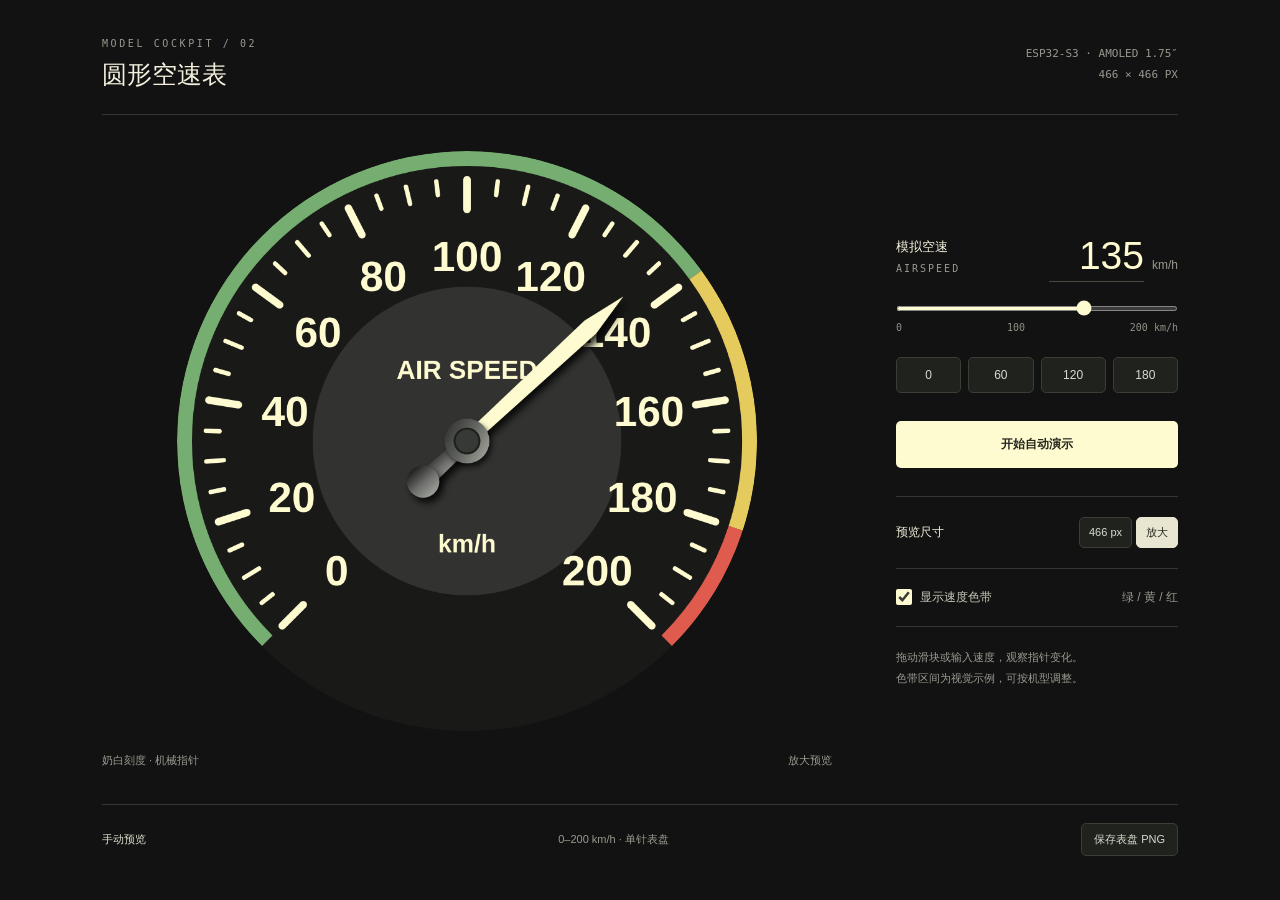
==== preview/airspeed.html @ 3018e997 "fix" ====
<!doctype html>
<html lang="zh-CN">
<head>
<meta charset="utf-8">
<meta name="viewport" content="width=device-width,initial-scale=1">
<title>空速表 · 466 × 466</title>
<style>
:root{color-scheme:dark;font-family:-apple-system,BlinkMacSystemFont,"Segoe UI",sans-serif;color:#f3efdc;background:#111211;--cream:#fffbd0;--muted:#989a90;--line:#34362f}
*{box-sizing:border-box}body{margin:0}button,input{font:inherit}button{cursor:pointer}main{max-width:1160px;margin:auto;padding:38px 42px 26px}header{display:flex;align-items:center;justify-content:space-between;padding-bottom:23px;border-bottom:1px solid var(--line);gap:20px}.eyebrow{font:10px ui-monospace,monospace;letter-spacing:2.6px;color:var(--muted)}h1{font-size:25px;font-weight:500;margin:9px 0 0}.spec{text-align:right;color:var(--muted);font:11px/1.9 ui-monospace,monospace}.workspace{display:grid;grid-template-columns:minmax(0,1fr) 282px;align-items:center;gap:64px;padding:36px 0}.dial-stage{min-width:0}.dial-wrap{max-width:580px;aspect-ratio:1;margin:auto;transition:max-width .2s ease}.dial-wrap.actual{max-width:466px}canvas{width:100%;height:auto;aspect-ratio:1;display:block;border-radius:50%;background:#191918}.caption{display:flex;justify-content:space-between;gap:12px;margin-top:22px;color:var(--muted);font-size:11px}.control-head{display:flex;justify-content:space-between;align-items:center;margin-bottom:24px;font-size:13px}.en{display:block;font:10px ui-monospace,monospace;letter-spacing:2px;color:var(--muted);margin-top:7px}.speed-value{display:flex;gap:8px;align-items:baseline}.speed-value input{width:95px;background:none;border:0;border-bottom:1px solid #474a40;padding:3px 0;text-align:right;font-size:39px;font-weight:400;font-variant-numeric:tabular-nums;color:var(--cream);border-radius:0;appearance:textfield}.speed-value input::-webkit-inner-spin-button,.speed-value input::-webkit-outer-spin-button{appearance:none;margin:0}.unit{font-size:12px;color:var(--muted)}input[type=range]{display:block;width:100%;height:5px;accent-color:var(--cream);margin:0;cursor:pointer}.endpoints{display:flex;justify-content:space-between;margin-top:11px;color:#8e9286;font:10px ui-monospace,monospace}.presets{display:grid;grid-template-columns:repeat(4,1fr);gap:7px;margin:24px 0 28px}button{background:#20221e;border:1px solid #3a3e34;color:#d9dccf;border-radius:5px;padding:10px 8px;font-size:12px;transition:background .15s}.presets button:hover,.size-switch button:hover{background:#33382d}.presets button[aria-pressed=true]{color:var(--cream);border-color:#bbb99b}button:focus-visible,input:focus-visible{outline:2px solid var(--cream);outline-offset:5px}.demo{width:100%;border:0;background:var(--cream);color:#25261e;font-weight:600;padding:15px}.demo:hover{background:#efebbf}.demo[aria-pressed=true]{background:#42493a;color:var(--cream)}.options{margin-top:28px;border-top:1px solid var(--line)}.option{display:flex;justify-content:space-between;align-items:center;gap:16px;padding:20px 0;border-bottom:1px solid var(--line);font-size:12px}.toggle{display:flex;align-items:center;gap:8px;cursor:pointer;color:#c5c9b9}.toggle input{width:16px;height:16px;margin:0;accent-color:var(--cream)}.size-switch{display:flex;gap:4px}.size-switch button{padding:7px 9px;font-size:11px}.size-switch button[aria-pressed=true]{color:#24251f;background:#e8e6d1;border-color:#e8e6d1}.note{color:var(--muted);font-size:11px;line-height:1.9;margin:20px 0 0}.footer{border-top:1px solid var(--line);padding-top:18px;display:flex;justify-content:space-between;align-items:center;gap:16px;color:var(--muted);font-size:11px}.save{padding:8px 12px;font-size:11px}.footer #motionState{color:#d9ddc9}.live{position:absolute;clip-path:inset(50%);width:1px;height:1px;overflow:hidden;white-space:nowrap}
@media(max-width:780px){main{padding:25px 22px}.workspace{grid-template-columns:1fr;gap:32px;padding:28px 0}.dial-wrap{max-width:520px}.panel{width:100%;max-width:520px;margin:auto}.caption{max-width:520px;margin:18px auto 0}.spec{font-size:9px}h1{font-size:22px}.footer{flex-wrap:wrap}.speed-value input{font-size:34px}}
@media(prefers-reduced-motion:reduce){.dial-wrap{transition:none}}
</style>
</head>
<body>
<main>
  <header><div><div class="eyebrow">MODEL COCKPIT / 02</div><h1>圆形空速表</h1></div><div class="spec">ESP32-S3 · AMOLED 1.75″<br>466 × 466 PX</div></header>
  <div class="workspace">
    <section class="dial-stage" aria-label="空速仪表预览">
      <div class="dial-wrap" id="dialWrap"><canvas id="dial" width="932" height="932" role="img" aria-label="空速表，135 千米每小时，量程 0 至 200 千米每小时">空速表需要浏览器支持 Canvas。</canvas></div>
      <div class="caption"><span>奶白刻度 · 机械指针</span><span id="sizeLabel">放大预览</span></div>
    </section>
    <section class="panel" aria-label="空速预览控制">
      <div class="control-head"><label for="speed">模拟空速<span class="en">AIRSPEED</span></label><div class="speed-value"><input id="speedNumber" type="number" min="0" max="200" step="1" value="135" aria-label="模拟空速，千米每小时"><span class="unit">km/h</span></div></div>
      <input id="speed" type="range" min="0" max="200" step="1" value="135" aria-label="调整模拟空速">
      <div class="endpoints"><span>0</span><span>100</span><span>200 km/h</span></div>
      <div class="presets" aria-label="预设速度"><button type="button" data-speed="0" aria-pressed="false">0</button><button type="button" data-speed="60" aria-pressed="false">60</button><button type="button" data-speed="120" aria-pressed="false">120</button><button type="button" data-speed="180" aria-pressed="false">180</button></div>
      <button type="button" class="demo" id="demo" aria-pressed="false">开始自动演示</button>
      <div class="options">
        <div class="option"><span>预览尺寸</span><div class="size-switch"><button type="button" id="actualSize" aria-pressed="false">466 px</button><button type="button" id="largeSize" aria-pressed="true">放大</button></div></div>
        <div class="option"><label class="toggle" for="bands"><input type="checkbox" id="bands" checked>显示速度色带</label><span class="unit">绿 / 黄 / 红</span></div>
      </div>
      <p class="note">拖动滑块或输入速度，观察指针变化。<br>色带区间为视觉示例，可按机型调整。</p>
    </section>
  </div>
  <footer class="footer"><span id="motionState" role="status">手动预览</span><span>0–200 km/h · 单针表盘</span><button type="button" class="save" id="save">保存表盘 PNG</button></footer>
</main>
<script>
'use strict';
(() => {
  const SIZE = 466, CENTER = 233, MAX_SPEED = 200, CREAM = '#fffbd0';
  const canvas = document.querySelector('#dial'), ctx = canvas.getContext('2d');
  const face = document.createElement('canvas'), faceCtx = face.getContext('2d');
  const slider = document.querySelector('#speed'), number = document.querySelector('#speedNumber');
  const demoButton = document.querySelector('#demo'), bands = document.querySelector('#bands');
  const status = document.querySelector('#motionState');
  const presets = [...document.querySelectorAll('[data-speed]')];
  const reduceMotion = matchMedia('(prefers-reduced-motion: reduce)');
  let target = 135, shown = 135, demo = false, demoTime = 0, demoOrigin = 0, lastTime = 0, frameId = 0;
  let density = 2;
  const angle = value => (-135 + value / MAX_SPEED * 270) * Math.PI / 180;
  const point = (radius, radians) => [CENTER + Math.sin(radians) * radius, CENTER - Math.cos(radians) * radius];
  function line(context, x1, y1, x2, y2, width, color) {
    context.beginPath(); context.moveTo(x1, y1); context.lineTo(x2, y2);
    context.lineWidth = width; context.strokeStyle = color; context.lineCap = 'round'; context.stroke();
  }
  function polygon(context, points, color) {
    context.beginPath(); points.forEach(([x,y], i) => i ? context.lineTo(x,y) : context.moveTo(x,y));
    context.closePath(); context.fillStyle = color; context.fill();
  }
  function circle(context, x, y, radius, color) {
    context.beginPath(); context.arc(x,y,radius,0,Math.PI*2); context.fillStyle=color; context.fill();
  }
  function scaleArc(start, end, color, width = 12) {
    faceCtx.beginPath(); faceCtx.arc(CENTER,CENTER,233-width/2,angle(start)-Math.PI/2,angle(end)-Math.PI/2);
    faceCtx.lineWidth=width; faceCtx.lineCap='butt'; faceCtx.strokeStyle=color; faceCtx.stroke();
  }
  function buildFace() {
    face.width = face.height = Math.round(SIZE * density);
    faceCtx.setTransform(density,0,0,density,0,0);
    circle(faceCtx,CENTER,CENTER,233,'#191918');
    circle(faceCtx,CENTER,CENTER,124,'#323231');
    if (bands.checked) {
      scaleArc(0,140,'#76ad70'); scaleArc(140,180,'#e5cb5d'); scaleArc(180,MAX_SPEED,'#df5b4e');
    }
    for(let speed=0; speed<=MAX_SPEED; speed+=5) {
      const major = speed % 20 === 0, middle = speed % 10 === 0;
      const a = angle(speed), outer = point(210,a), inner = point(major?186:middle?196:199,a);
      line(faceCtx,...outer,...inner,major?6:3.6,CREAM);
      if(major) {
        const label = point(148,a);
        faceCtx.fillStyle=CREAM; faceCtx.font='700 34px Arial, Helvetica, sans-serif';
        faceCtx.textAlign='center'; faceCtx.textBaseline='middle';
        faceCtx.fillText(String(speed),label[0],label[1]+2);
      }
    }
    faceCtx.textAlign='center'; faceCtx.textBaseline='middle'; faceCtx.fillStyle=CREAM;
    faceCtx.font='700 21px Arial, Helvetica, sans-serif'; faceCtx.fillText('AIR SPEED',CENTER,177);
    faceCtx.font='600 20px Arial, Helvetica, sans-serif'; faceCtx.fillText('km/h',CENTER,317);
  }
  function drawNeedle(context) {
    context.save(); context.translate(CENTER,CENTER); context.rotate(angle(shown));
    // Counterweight sits behind the single airspeed pointer.
    const metal=context.createLinearGradient(-12,0,12,0);
    metal.addColorStop(0,'#242424');metal.addColorStop(.55,'#6f706d');metal.addColorStop(1,'#989b96');
    // Canvas shadows use backing pixels; scale them to keep the same depth at every preview size.
    context.shadowColor='rgba(0,0,0,.8)';context.shadowBlur=6*density;
    context.shadowOffsetX=3*density;context.shadowOffsetY=4*density;
    polygon(context,[[-6,5],[6,5],[7,44],[-7,44]],metal);
    circle(context,0,48,13,metal);
    polygon(context,[[-5,10],[-7,-135],[0,-171],[7,-135],[5,10]],CREAM);
    context.restore();
    const cap=context.createLinearGradient(CENTER-18,CENTER-10,CENTER+18,CENTER+10);
    cap.addColorStop(0,'#343534');cap.addColorStop(.5,'#62645f');cap.addColorStop(1,'#a0a29b');
    context.save();
    context.shadowColor='rgba(0,0,0,.65)';context.shadowBlur=4*density;
    context.shadowOffsetX=2*density;context.shadowOffsetY=3*density;
    circle(context,CENTER,CENTER,18,cap);
    context.restore();
    circle(context,CENTER,CENTER,10.8,'#1d1f1c');circle(context,CENTER,CENTER,9.2,'#373936');
  }
  function paint() {
    ctx.setTransform(1,0,0,1,0,0);ctx.clearRect(0,0,canvas.width,canvas.height);ctx.drawImage(face,0,0);
    ctx.setTransform(density,0,0,density,0,0);drawNeedle(ctx);
  }
  function resize() {
    const bounds=canvas.getBoundingClientRect();
    density=Math.max(2,Math.min(4,bounds.width * (window.devicePixelRatio||1) / SIZE));
    canvas.width=canvas.height=Math.round(SIZE*density);buildFace();paint();
  }
  function syncControls() {
    const rounded=Math.round(target);slider.value=rounded;number.value=rounded;
    canvas.setAttribute('aria-label',`空速表，${rounded} 千米每小时，量程 0 至 ${MAX_SPEED} 千米每小时`);
    presets.forEach(button=>button.setAttribute('aria-pressed',String(+button.dataset.speed===rounded)));
  }
  function queue() {
    if(!frameId && !document.hidden) frameId=requestAnimationFrame(tick);
  }
  function tick(now) {
    frameId=0;
    const dt=lastTime?Math.min((now-lastTime)/1000,.05):1/60;lastTime=now;
    if(demo) {
      demoTime+=dt;
      target=demoOrigin+(MAX_SPEED/2-demoOrigin)*(1-Math.exp(-demoTime*.7))+MAX_SPEED/2*Math.sin(demoTime*.55)*(1-Math.exp(-demoTime*.7));
      syncControls();
    }
    shown=reduceMotion.matches?target:shown+(target-shown)*(1-Math.exp(-dt*14));
    if(Math.abs(target-shown)<.015) shown=target;
    paint();
    if(demo || shown!==target) queue();else lastTime=0;
  }
  function stopDemo() {
    demo=false;demoButton.setAttribute('aria-pressed','false');demoButton.textContent='开始自动演示';status.textContent='手动预览';
  }
  function setSpeed(value) {
    if(!Number.isFinite(value)) {syncControls();return;}
    stopDemo();target=Math.round(Math.max(0,Math.min(MAX_SPEED,value)));syncControls();queue();
  }
  slider.addEventListener('input',()=>setSpeed(+slider.value));
  number.addEventListener('input',()=>{if(number.value!=='' && Number.isFinite(number.valueAsNumber))setSpeed(number.valueAsNumber);});
  number.addEventListener('change',()=>setSpeed(number.valueAsNumber));
  number.addEventListener('blur',syncControls);
  presets.forEach(button=>button.addEventListener('click',()=>setSpeed(+button.dataset.speed)));
  demoButton.addEventListener('click',()=>{
    if(demo) {stopDemo();queue();return;}
    demo=true;demoTime=0;demoOrigin=target;lastTime=0;demoButton.setAttribute('aria-pressed','true');
    demoButton.textContent='暂停演示';status.textContent='自动演示中';queue();
  });
  bands.addEventListener('change',()=>{buildFace();paint();});
  function setSize(actual) {
    document.querySelector('#dialWrap').classList.toggle('actual',actual);
    document.querySelector('#actualSize').setAttribute('aria-pressed',String(actual));
    document.querySelector('#largeSize').setAttribute('aria-pressed',String(!actual));
    document.querySelector('#sizeLabel').textContent=actual?'466 px 预览 · 小屏自适应':'放大预览';
  }
  document.querySelector('#actualSize').addEventListener('click',()=>setSize(true));
  document.querySelector('#largeSize').addEventListener('click',()=>setSize(false));
  document.querySelector('#save').addEventListener('click',()=>{
    const output=document.createElement('canvas');output.width=output.height=SIZE;
    output.getContext('2d').drawImage(canvas,0,0,SIZE,SIZE);
    output.toBlob(blob=>{
      if(!blob)return;
      const link=document.createElement('a'),url=URL.createObjectURL(blob);
      link.href=url;link.download=`airspeed-${Math.round(shown)}kmh-466.png`;link.click();
      setTimeout(()=>URL.revokeObjectURL(url),1000);
    });
  });
  document.addEventListener('visibilitychange',()=>{
    if(document.hidden){cancelAnimationFrame(frameId);frameId=0;lastTime=0;}
    else if(demo||shown!==target)queue();
  });
  new ResizeObserver(resize).observe(canvas);syncControls();resize();
})();
</script>
</body>
</html>
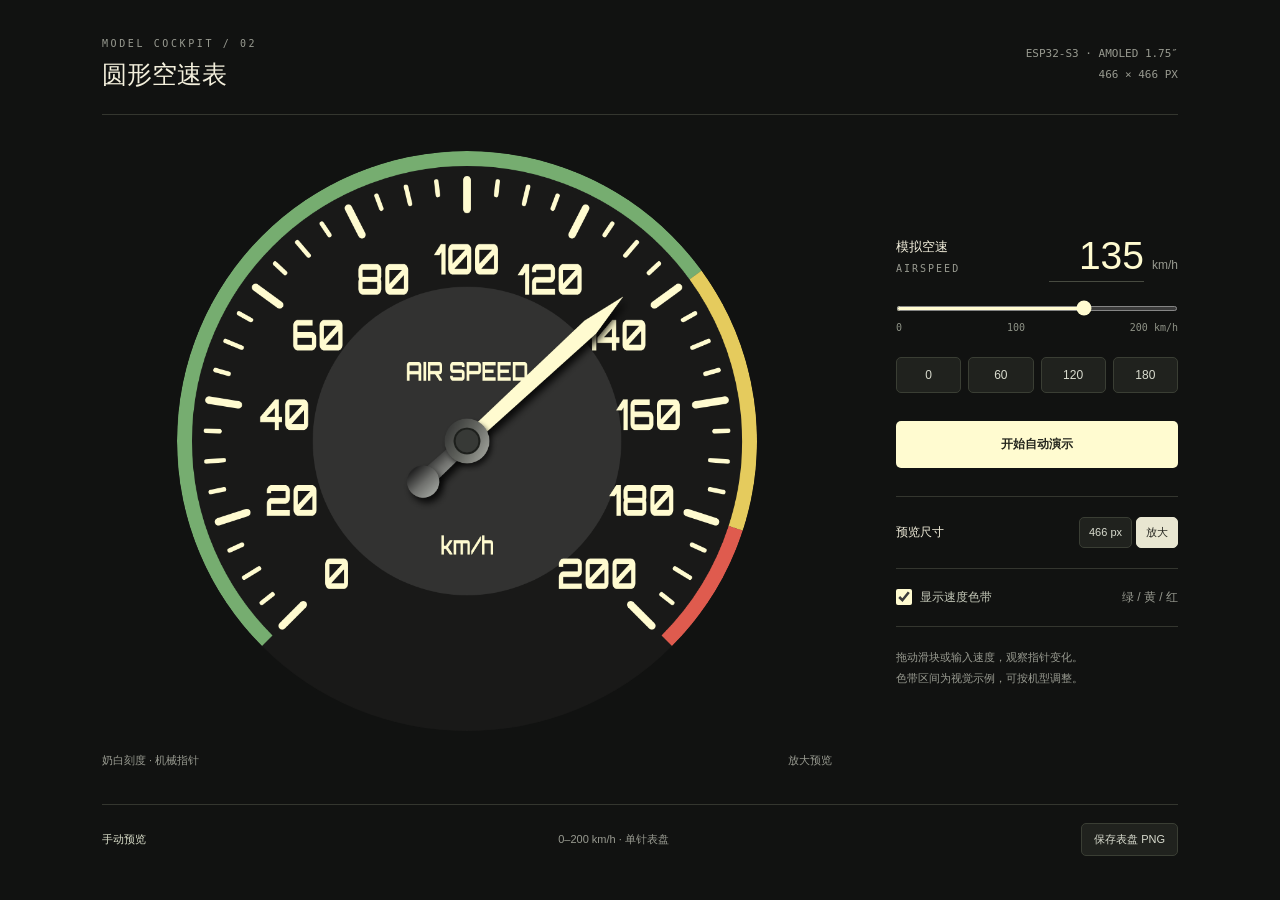
==== commit 05c781d1: "Optimize attitude rendering for four installation directions Keep hot geometry and glyphs in interna" ====
--- a/preview/airspeed.html
+++ b/preview/airspeed.html
@@ -34,12 +34,24 @@
   </div>
   <footer class="footer"><span id="motionState" role="status">手动预览</span><span>0–200 km/h · 单针表盘</span><button type="button" class="save" id="save">保存表盘 PNG</button></footer>
 </main>
+<script src="dial_font.js"></script>
 <script>
 'use strict';
 (() => {
   const SIZE = 466, CENTER = 233, MAX_SPEED = 200, CREAM = '#fffbd0';
   const canvas = document.querySelector('#dial'), ctx = canvas.getContext('2d');
   const face = document.createElement('canvas'), faceCtx = face.getContext('2d');
+  const dialGlyphs = new Map(DIAL_FONT.glyphs.map(([code, first, count, advance]) => {
+    const path = new Path2D();
+    let endX, endY;
+    for (let i = first; i < first + count; ++i) {
+      const [x1, y1, x2, y2] = DIAL_FONT.edges[i];
+      if (x1 !== endX || y1 !== endY) path.moveTo(x1, y1);
+      path.lineTo(x2, y2);
+      endX = x2; endY = y2;
+    }
+    return [String.fromCharCode(code), {path, advance}];
+  }));
   const slider = document.querySelector('#speed'), number = document.querySelector('#speedNumber');
   const demoButton = document.querySelector('#demo'), bands = document.querySelector('#bands');
   const status = document.querySelector('#motionState');
@@ -64,6 +76,20 @@
     faceCtx.beginPath(); faceCtx.arc(CENTER,CENTER,233-width/2,angle(start)-Math.PI/2,angle(end)-Math.PI/2);
     faceCtx.lineWidth=width; faceCtx.lineCap='butt'; faceCtx.strokeStyle=color; faceCtx.stroke();
   }
+  function lettering(text, x, y, size) {
+    const glyphs = [...text].map(character => dialGlyphs.get(character)).filter(Boolean);
+    const scale = size / 1000;
+    const advance = glyphs.reduce((sum, glyph) => sum + glyph.advance, 0);
+    faceCtx.save();
+    faceCtx.translate(x - advance * scale / 2, y + size * .36);
+    faceCtx.scale(scale, -scale);
+    faceCtx.fillStyle = CREAM;
+    for (const glyph of glyphs) {
+      faceCtx.fill(glyph.path, 'evenodd');
+      faceCtx.translate(glyph.advance, 0);
+    }
+    faceCtx.restore();
+  }
   function buildFace() {
     face.width = face.height = Math.round(SIZE * density);
     faceCtx.setTransform(density,0,0,density,0,0);
@@ -78,14 +104,11 @@
       line(faceCtx,...outer,...inner,major?6:3.6,CREAM);
       if(major) {
         const label = point(148,a);
-        faceCtx.fillStyle=CREAM; faceCtx.font='700 34px Arial, Helvetica, sans-serif';
-        faceCtx.textAlign='center'; faceCtx.textBaseline='middle';
-        faceCtx.fillText(String(speed),label[0],label[1]+2);
+        lettering(String(speed), label[0], label[1] + 2, 34);
       }
     }
-    faceCtx.textAlign='center'; faceCtx.textBaseline='middle'; faceCtx.fillStyle=CREAM;
-    faceCtx.font='700 21px Arial, Helvetica, sans-serif'; faceCtx.fillText('AIR SPEED',CENTER,177);
-    faceCtx.font='600 20px Arial, Helvetica, sans-serif'; faceCtx.fillText('km/h',CENTER,317);
+    lettering('AIR SPEED', CENTER, 177, 21);
+    lettering('km/h', CENTER, 317, 20);
   }
   function drawNeedle(context) {
     context.save(); context.translate(CENTER,CENTER); context.rotate(angle(shown));
